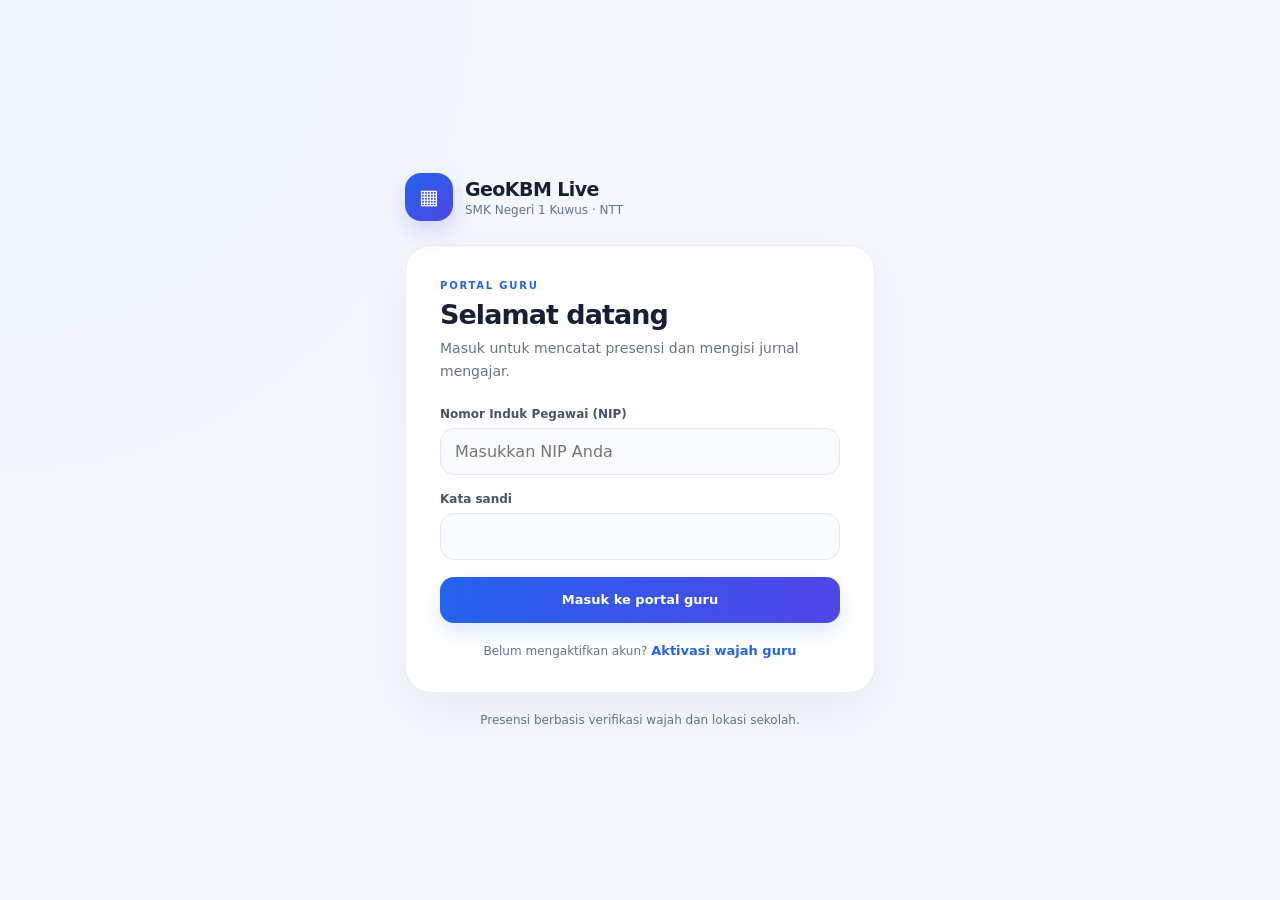
==== src/frontend/guru/index.html @ ce107792 "feat(frontend): setup Tailwind CSS and shared configuration for portal guru" ====
<!doctype html>
<html lang="id">
<head>
  <meta charset="utf-8">
  <meta name="viewport" content="width=device-width,initial-scale=1,viewport-fit=cover">
  <meta name="theme-color" content="#f4f7fb">
  <title>Masuk Guru — GeoKBM Live</title>
  <link rel="stylesheet" href="css/guru.css">
</head>
<body>
  <main class="page-shell auth-shell">
    <div>
      <header class="brand">
        <span class="brand-mark" aria-hidden="true">▦</span>
        <div><p class="brand-title">GeoKBM Live</p><p class="brand-subtitle">SMK Negeri 1 Kuwus · NTT</p></div>
      </header>
      <section class="auth-card">
        <p class="eyebrow">Portal guru</p>
        <h1>Selamat datang</h1>
        <p class="lead">Masuk untuk mencatat presensi dan mengisi jurnal mengajar.</p>
        <div id="formMessage" class="notice" role="alert" aria-live="polite" hidden></div>
        <form id="loginForm" class="form-stack" novalidate>
          <div class="field">
            <label for="nip">Nomor Induk Pegawai (NIP)</label>
            <input id="nip" name="nip" inputmode="numeric" autocomplete="username" required maxlength="50" placeholder="Masukkan NIP Anda">
          </div>
          <div class="field">
            <label for="password">Kata sandi</label>
            <input id="password" name="password" type="password" autocomplete="current-password" required>
          </div>
          <button class="button" id="loginButton" type="submit">Masuk ke portal guru</button>
        </form>
        <p class="auth-footer">Belum mengaktifkan akun? <a class="text-link" href="register.html">Aktivasi wajah guru</a></p>
      </section>
      <p class="auth-footer">Presensi berbasis verifikasi wajah dan lokasi sekolah.</p>
    </div>
  </main>
  <script src="js/config.js"></script>
  <script src="js/shared.js"></script>
  <script src="js/login.js"></script>
</body>
</html>
---- src/frontend/guru/css/guru.css ----
:root {
  color-scheme: light;
  --blue: #2563eb;
  --indigo: #4f46e5;
  --ink: #172033;
  --muted: #64748b;
  --surface: #ffffff;
  --line: #e2e8f0;
  --page: #f4f7fb;
}

* { box-sizing: border-box; }
body {
  margin: 0;
  min-height: 100vh;
  background: radial-gradient(circle at top left, #eff6ff 0, transparent 38%), var(--page);
  color: var(--ink);
  font-family: Inter, ui-sans-serif, system-ui, -apple-system, BlinkMacSystemFont, "Segoe UI", sans-serif;
}
button, input, textarea { font: inherit; }
a { color: inherit; }
.page-shell { width: min(100% - 28px, 760px); margin-inline: auto; padding: 28px 0 112px; }
.page-shell.auth-shell { width: min(100% - 28px, 470px); min-height: 100vh; display: grid; align-content: center; padding: 28px 0; }
.brand { display: flex; align-items: center; gap: 12px; }
.brand-mark {
  display: grid; width: 48px; height: 48px; place-items: center; border-radius: 16px;
  color: #fff; background: linear-gradient(135deg, var(--blue), var(--indigo)); font-size: 21px;
  box-shadow: 0 10px 25px #4f46e533;
}
.brand-title { margin: 0; font-size: 19px; font-weight: 800; letter-spacing: -.03em; }
.brand-subtitle { margin: 3px 0 0; color: var(--muted); font-size: 12px; }
.auth-card, .card { background: var(--surface); border: 1px solid #e8edf4; border-radius: 26px; box-shadow: 0 18px 48px #0f172a0d; }
.auth-card { margin-top: 24px; padding: clamp(22px, 6vw, 34px); }
.card { padding: 22px; }
.eyebrow { margin: 0; color: var(--blue); font-size: 10px; font-weight: 800; letter-spacing: .18em; text-transform: uppercase; }
h1, h2, h3 { letter-spacing: -.035em; }
.auth-card h1 { margin: 8px 0 7px; font-size: 27px; }
.lead { margin: 0; color: var(--muted); font-size: 14px; line-height: 1.6; }
.form-stack { display: grid; gap: 17px; margin-top: 25px; }
.field { display: grid; gap: 7px; }
.field label { color: #475569; font-size: 12px; font-weight: 750; }
.field input, .field textarea, .field select {
  width: 100%; min-height: 47px; padding: 12px 14px; border: 1px solid var(--line); border-radius: 14px;
  outline: none; color: var(--ink); background: #f8fafc; transition: border-color .16s, box-shadow .16s;
}
.field textarea { min-height: 108px; resize: vertical; }
.field input:focus, .field textarea:focus, .field select:focus { border-color: #60a5fa; box-shadow: 0 0 0 4px #3b82f61a; background: #fff; }
.button {
  display: inline-flex; min-height: 46px; align-items: center; justify-content: center; gap: 9px;
  padding: 11px 17px; border: 0; border-radius: 14px; background: linear-gradient(100deg, var(--blue), var(--indigo));
  color: #fff; font-size: 13px; font-weight: 800; text-decoration: none; cursor: pointer;
  box-shadow: 0 10px 22px #3b82f62b; transition: transform .15s, filter .15s;
}
.button:hover { filter: brightness(.97); }
.button:active { transform: scale(.985); }
.button:disabled { cursor: wait; opacity: .65; box-shadow: none; }
.button.secondary { color: #334155; background: #eef2ff; box-shadow: none; }
.button.ghost { color: #475569; background: #f1f5f9; box-shadow: none; }
.button.danger { color: #be123c; background: #fff1f2; box-shadow: none; }
.text-link { color: var(--blue); font-size: 13px; font-weight: 750; text-decoration: none; }
.auth-footer { margin: 20px 0 0; color: var(--muted); text-align: center; font-size: 12px; }
.notice { margin-top: 15px; padding: 12px 14px; border: 1px solid #fecaca; border-radius: 14px; color: #b91c1c; background: #fef2f2; font-size: 13px; line-height: 1.5; }
.notice.success { border-color: #a7f3d0; color: #047857; background: #ecfdf5; }
.notice.info { border-color: #bfdbfe; color: #1d4ed8; background: #eff6ff; }
.notice[hidden] { display: none; }
.topbar { display: flex; align-items: center; justify-content: space-between; gap: 16px; }
.topbar-actions { display: flex; align-items: center; gap: 9px; }
.hero {
  margin-top: 22px; padding: 25px; border-radius: 28px; color: #fff;
  background: linear-gradient(120deg, #2563eb, #4338ca); box-shadow: 0 20px 45px #3730a322;
}
.hero .eyebrow { color: #dbeafe; }
.hero h1 { margin: 7px 0 5px; font-size: clamp(23px, 5vw, 30px); }
.hero p { margin: 0; color: #dbeafe; font-size: 13px; }
.summary-grid { display: grid; grid-template-columns: repeat(2, minmax(0, 1fr)); gap: 10px; margin-top: 20px; }
.summary-card { min-height: 76px; padding: 13px; border: 1px solid #ffffff33; border-radius: 17px; background: #ffffff18; }
.summary-label { display: block; color: #dbeafe; font-size: 9px; font-weight: 800; letter-spacing: .12em; text-transform: uppercase; }
.summary-value { display: block; margin-top: 6px; font-size: 13px; font-weight: 750; }
.section-heading { display: flex; align-items: flex-start; justify-content: space-between; gap: 14px; margin-bottom: 15px; }
.section-heading h2 { margin: 4px 0 0; font-size: 19px; }
.section-heading p { margin: 0; color: var(--muted); font-size: 12px; }
.content-grid { display: grid; gap: 16px; margin-top: 17px; }
.camera-frame { position: relative; overflow: hidden; border-radius: 22px; background: #0f172a; aspect-ratio: 4 / 3; }
.camera-frame video { display: block; width: 100%; height: 100%; object-fit: cover; transform: scaleX(-1); }
.camera-overlay { position: absolute; inset: 0; display: grid; place-items: center; padding: 24px; color: #e2e8f0; text-align: center; font-size: 13px; background: #0f172ac9; }
.camera-overlay[hidden] { display: none; }
.camera-caption { margin: 10px 0 0; color: var(--muted); font-size: 12px; line-height: 1.5; }
.row-actions { display: flex; flex-wrap: wrap; gap: 9px; margin-top: 15px; }
.row-actions .button { flex: 1 1 170px; }
.status-pill { display: inline-flex; align-items: center; gap: 6px; padding: 6px 10px; border-radius: 99px; color: #1d4ed8; background: #eff6ff; font-size: 11px; font-weight: 750; }
.status-pill.ok { color: #047857; background: #ecfdf5; }
.status-pill.warn { color: #a16207; background: #fefce8; }
.status-pill.error { color: #be123c; background: #fff1f2; }
.record-list { display: grid; gap: 9px; }
.record { display: flex; align-items: center; justify-content: space-between; gap: 12px; padding: 13px; border: 1px solid #edf1f5; border-radius: 16px; background: #fbfdff; }
.record h3 { margin: 0; font-size: 13px; }
.record p { margin: 4px 0 0; color: var(--muted); font-size: 11px; }
.empty-state { padding: 24px 12px; color: var(--muted); text-align: center; font-size: 13px; }
.slot-list { display: grid; gap: 10px; }
.slot-button { display: flex; width: 100%; align-items: center; justify-content: space-between; gap: 12px; padding: 14px; border: 1px solid var(--line); border-radius: 17px; color: var(--ink); background: #f8fafc; text-align: left; cursor: pointer; }
.slot-button:hover, .slot-button[aria-pressed="true"] { border-color: #93c5fd; background: #eff6ff; }
.slot-button strong { display: block; font-size: 13px; }
.slot-button small { display: block; margin-top: 4px; color: var(--muted); }
.status-tag { padding: 5px 9px; border-radius: 99px; background: #f1f5f9; color: #475569; font-size: 10px; font-weight: 800; white-space: nowrap; }
.status-tag.success { color: #047857; background: #d1fae5; }
.status-tag.pending { color: #a16207; background: #fef3c7; }
.journal-form { display: grid; gap: 15px; margin-top: 17px; }
.journal-info { padding: 14px; border-radius: 16px; color: #1e3a8a; background: #eff6ff; }
.journal-info strong { display: block; font-size: 14px; }
.journal-info span { display: block; margin-top: 4px; font-size: 12px; }
.bottom-nav {
  position: fixed; z-index: 10; right: 0; bottom: 0; left: 0; display: flex; justify-content: center;
  border-top: 1px solid #e2e8f0; background: #ffffffed; padding: 9px 10px max(9px, env(safe-area-inset-bottom));
  backdrop-filter: blur(16px);
}
.bottom-nav-inner { display: grid; width: min(100%, 650px); grid-template-columns: repeat(4, 1fr); gap: 6px; }
.nav-link { display: grid; justify-items: center; gap: 4px; padding: 8px 4px; border-radius: 14px; color: #64748b; font-size: 10px; font-weight: 700; text-decoration: none; }
.nav-link span:first-child { font-size: 16px; }
.nav-link.active { color: #1d4ed8; background: #eff6ff; }
.nav-link.logout { color: #e11d48; }
.date-row { display: grid; gap: 8px; }
.date-row input { min-height: 45px; padding: 10px 13px; border: 1px solid var(--line); border-radius: 14px; background: #f8fafc; }
.muted { color: var(--muted); }
.small { font-size: 12px; }
.hidden { display: none !important; }

@media (min-width: 700px) {
  .page-shell { padding-top: 36px; }
  .content-grid.two-col { grid-template-columns: minmax(0, 1.2fr) minmax(270px, .8fr); align-items: start; }
  .summary-grid { grid-template-columns: repeat(4, minmax(0, 1fr)); }
  .date-row { grid-template-columns: 1fr auto; align-items: end; }
}
@media (prefers-reduced-motion: reduce) {
  *, *::before, *::after { scroll-behavior: auto !important; transition-duration: .01ms !important; }
}
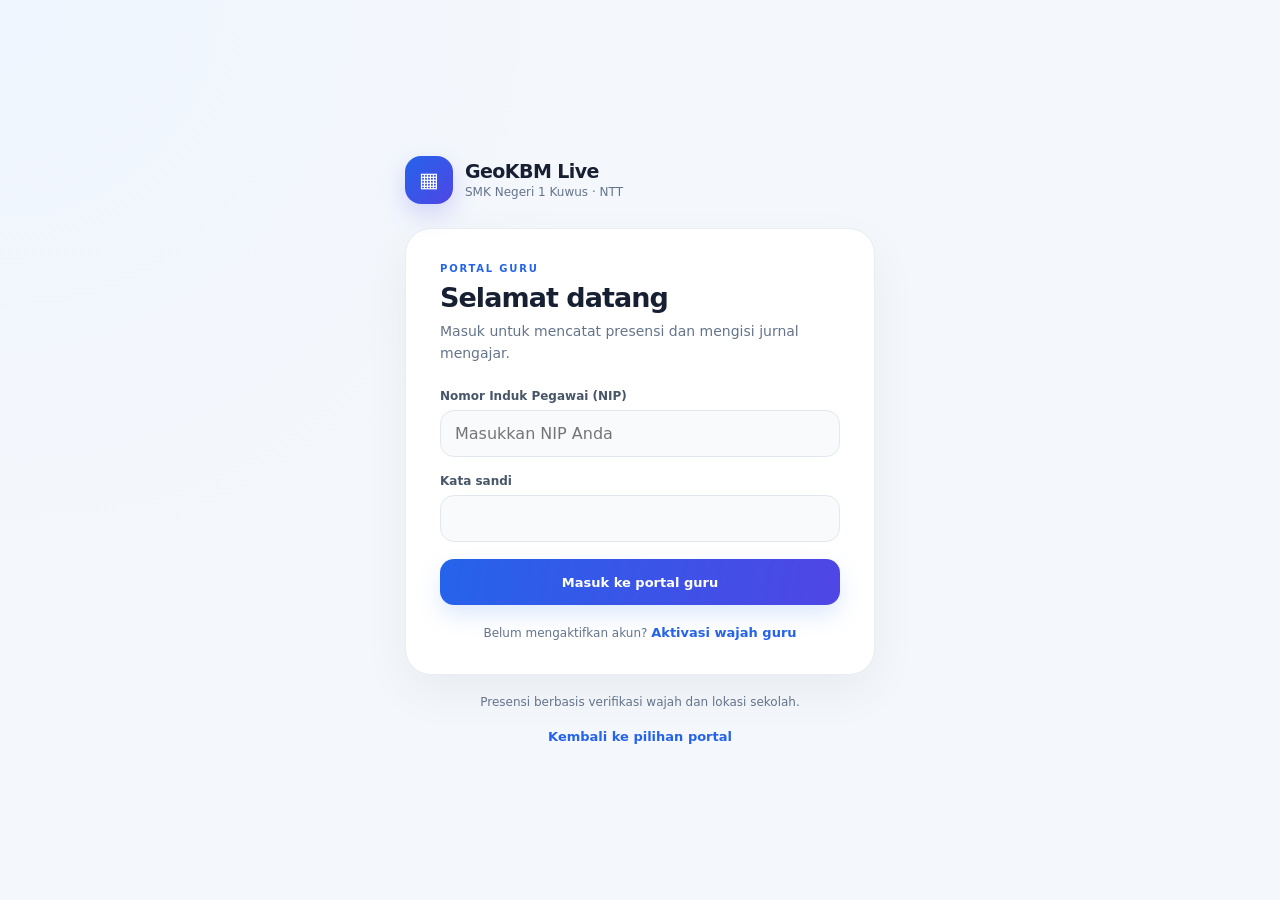
==== commit 32da2d18: "Tambahkan onboarding pemilihan portal" ====
--- a/src/frontend/guru/index.html
+++ b/src/frontend/guru/index.html
@@ -33,6 +33,7 @@
         <p class="auth-footer">Belum mengaktifkan akun? <a class="text-link" href="register.html">Aktivasi wajah guru</a></p>
       </section>
       <p class="auth-footer">Presensi berbasis verifikasi wajah dan lokasi sekolah.</p>
+      <p class="auth-footer"><a class="text-link" href="../index.html">Kembali ke pilihan portal</a></p>
     </div>
   </main>
   <script src="js/config.js"></script>
--- a/src/frontend/guru/css/guru.css
+++ b/src/frontend/guru/css/guru.css
@@ -121,6 +121,7 @@
 .date-row { display: grid; gap: 8px; }
 .date-row input { min-height: 45px; padding: 10px 13px; border: 1px solid var(--line); border-radius: 14px; background: #f8fafc; }
 .muted { color: var(--muted); }
+.success-text { color: #047857; font-weight: 600; }
 .small { font-size: 12px; }
 .hidden { display: none !important; }
 
